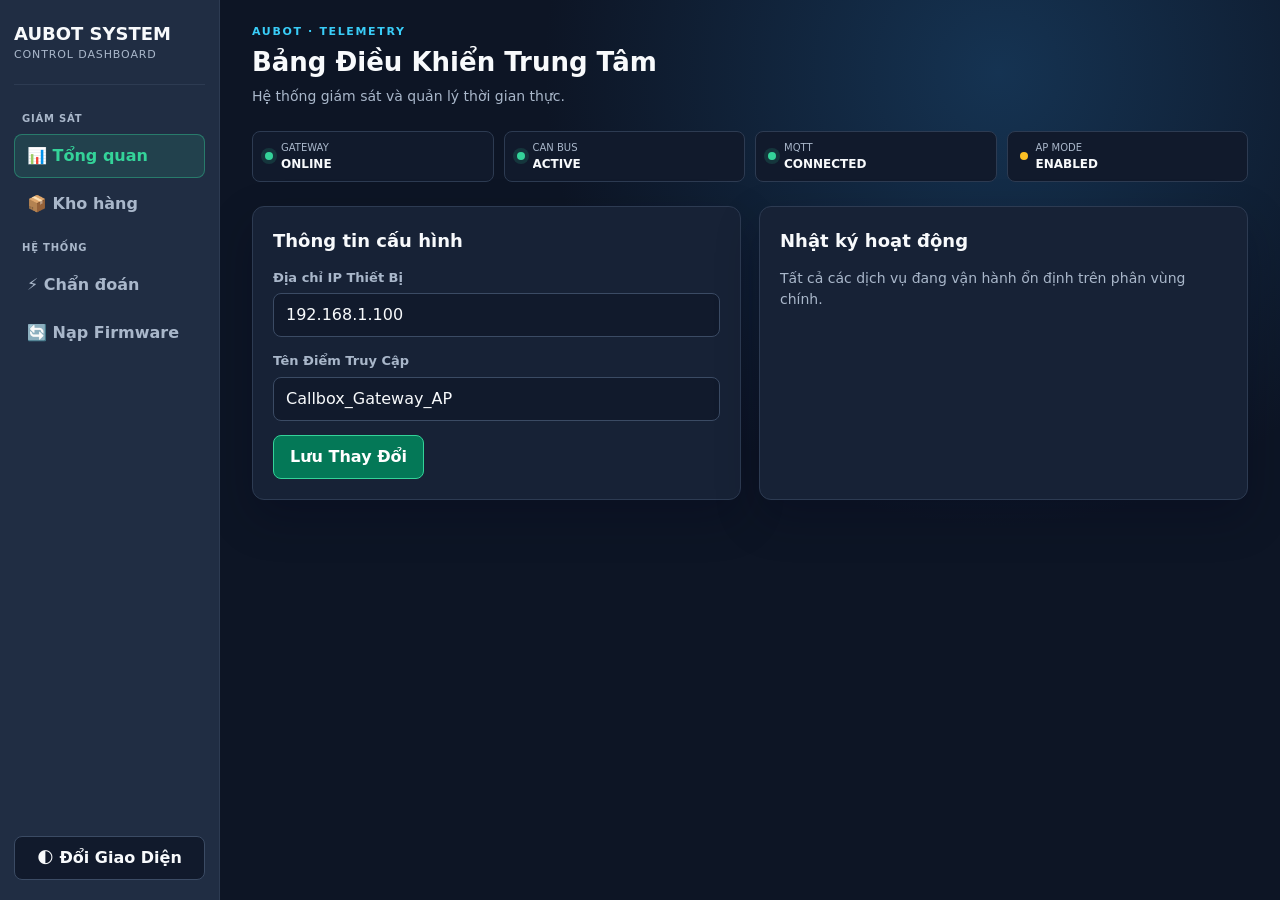
==== .agents/skills/tunglam-webui/references/boilerplate_template.html @ 3aa63bf1 "feat: initialize Tung Lam Web UI Design System and Agent Skill" ====
<!doctype html>
<html lang="vi" data-theme="dark">
<head>
  <meta charset="utf-8">
  <meta name="viewport" content="width=device-width, initial-scale=1">
  <title>Tung Lam Web UI · Template</title>
  <style>
    /* --- CSS Variables & Design Tokens --- */
    :root {
      color-scheme: dark;
      --bg0: #0d1525;
      --bg1: #153352;
      --surface: #172236;
      --surface-strong: #202d43;
      --surface-soft: #111a2c;
      --border: #3b4b64;
      --border-soft: #2d3b52;
      --text: #f8fafc;
      --muted: #a9b7ca;
      --accent: #34d399;
      --accent-strong: #047857;
      --cyan: #39cdf8;
      --warning: #fbbf24;
      --danger: #f87171;
      --violet: #8b7cf6;
      --radius: 12px;
      --radius-sm: 8px;
      --shadow: 0 18px 45px rgba(2, 6, 23, .24);
      --glow-line: rgba(52, 211, 153, .78);
      --glow-medium: rgba(52, 211, 153, .28);
      --glow-soft: rgba(52, 211, 153, .13);
      --glow-shadow: 0 0 0 1px var(--glow-line), 0 0 18px var(--glow-medium), 0 0 38px var(--glow-soft);
      --sidebar-width: 220px;
    }
    :root[data-theme="light"] {
      color-scheme: light;
      --bg0: #f4f7fb;
      --bg1: #dcebf7;
      --surface: #ffffff;
      --surface-strong: #edf2f8;
      --surface-soft: #f8fafc;
      --border: #a9b7c9;
      --border-soft: #d4dde8;
      --text: #172033;
      --muted: #50627a;
      --accent: #047857;
      --accent-strong: #065f46;
      --cyan: #0284c7;
      --warning: #a16207;
      --danger: #b91c1c;
      --shadow: 0 14px 36px rgba(15, 23, 42, .1);
      --glow-shadow: 0 0 0 1px rgba(16, 185, 129, .62), 0 0 18px rgba(16, 185, 129, .2), 0 0 38px rgba(16, 185, 129, .09);
    }

    /* --- Base Resets --- */
    * { box-sizing: border-box; margin: 0; padding: 0; }
    body {
      min-height: 100vh;
      font-family: -apple-system, BlinkMacSystemFont, "Segoe UI", Roboto, system-ui, sans-serif;
      background: radial-gradient(circle at 78% 8%, var(--bg1) 0, transparent 35%), var(--bg0);
      background-attachment: fixed;
      color: var(--text);
      line-height: 1.5;
    }
    button, input, select { font: inherit; }

    /* --- Shell Layout --- */
    .app-shell { display: flex; min-height: 100vh; }
    .sidebar {
      width: var(--sidebar-width);
      background: var(--surface-strong);
      border-right: 1px solid var(--border-soft);
      padding: 20px 14px;
      display: flex;
      flex-direction: column;
      position: fixed;
      inset: 0 auto 0 0;
      z-index: 20;
    }
    .brand-block { padding-bottom: 20px; border-bottom: 1px solid var(--border-soft); }
    .brand-block strong { display: block; font-size: 18px; color: var(--text); }
    .brand-block span { display: block; font-size: 11px; color: var(--muted); letter-spacing: .08em; text-transform: uppercase; }

    .navigation { display: flex; flex-direction: column; gap: 4px; margin-top: 16px; }
    .navigation-group-label {
      font-size: 10px;
      font-weight: 800;
      color: var(--muted);
      letter-spacing: .08em;
      text-transform: uppercase;
      padding: 10px 8px 4px;
    }
    .navigation button {
      display: flex;
      align-items: center;
      gap: 10px;
      width: 100%;
      padding: 9px 12px;
      border: 1px solid transparent;
      border-radius: var(--radius-sm);
      background: transparent;
      color: var(--muted);
      cursor: pointer;
      font-weight: 600;
      text-align: left;
      transition: all .2s ease;
    }
    .navigation button:hover { background: rgba(52, 211, 153, 0.08); color: var(--text); }
    .navigation button.active {
      background: rgba(52, 211, 153, 0.12);
      border-color: rgba(52, 211, 153, 0.4);
      color: var(--accent);
    }

    .main-content {
      margin-left: var(--sidebar-width);
      width: calc(100% - var(--sidebar-width));
      padding: 24px 32px;
      min-height: 100vh;
    }

    /* --- Hero Header & Eyebrow --- */
    .hero {
      display: flex;
      justify-content: space-between;
      align-items: center;
      gap: 20px;
      margin-bottom: 24px;
    }
    .eyebrow {
      font-size: 11px;
      font-weight: 800;
      color: var(--cyan);
      letter-spacing: .15em;
      text-transform: uppercase;
    }
    .hero h1 { font-size: 26px; font-weight: 800; margin: 2px 0 4px; }
    .muted { color: var(--muted); font-size: 14px; }

    /* --- Status Chips & System Bar --- */
    .system-bar {
      display: grid;
      grid-template-columns: repeat(auto-fit, minmax(140px, 1fr));
      gap: 10px;
      margin-bottom: 24px;
    }
    .system-item {
      display: flex;
      align-items: center;
      gap: 8px;
      padding: 8px 12px;
      border: 1px solid var(--border-soft);
      border-radius: var(--radius-sm);
      background: var(--surface-soft);
    }
    .system-item i {
      width: 8px;
      height: 8px;
      border-radius: 50%;
      background: var(--muted);
      flex-shrink: 0;
    }
    .system-item.ok i {
      background: var(--accent);
      box-shadow: 0 0 0 4px rgba(52, 211, 153, 0.15);
    }
    .system-item.warn i { background: var(--warning); }
    .system-item small { display: block; font-size: 10px; color: var(--muted); text-transform: uppercase; }
    .system-item b { display: block; font-size: 12px; font-weight: 700; white-space: nowrap; overflow: hidden; text-overflow: ellipsis; }

    /* --- Cards & Grid --- */
    .grid-2 { display: grid; grid-template-columns: repeat(2, minmax(0, 1fr)); gap: 18px; }
    .card {
      background: var(--surface);
      border: 1px solid var(--border-soft);
      border-radius: var(--radius);
      padding: 20px;
      box-shadow: var(--shadow);
    }
    .card h2 { font-size: 18px; margin-bottom: 14px; font-weight: 700; }

    /* --- Form Inputs & Buttons --- */
    .field { display: flex; flex-direction: column; gap: 6px; margin-bottom: 14px; }
    .field label { font-size: 13px; font-weight: 650; color: var(--muted); }
    .field input, .field select {
      min-height: 44px;
      padding: 8px 12px;
      border: 1px solid var(--border);
      border-radius: var(--radius-sm);
      background: var(--surface-soft);
      color: var(--text);
      transition: all .2s;
    }
    .field input:focus, .field select:focus {
      outline: none;
      border-color: var(--accent);
      box-shadow: var(--glow-shadow);
    }

    .btn {
      display: inline-flex;
      align-items: center;
      justify-content: center;
      min-height: 44px;
      padding: 8px 16px;
      border-radius: var(--radius-sm);
      border: 1px solid var(--border);
      font-weight: 700;
      cursor: pointer;
      background: transparent;
      color: var(--text);
      transition: all .2s;
    }
    .btn.primary {
      background: var(--accent-strong);
      border-color: var(--accent);
      color: #fff;
    }
    .btn.primary:hover { background: var(--accent); color: #03261d; box-shadow: var(--glow-shadow); }
    .btn.secondary { background: var(--surface-soft); }
    .btn.secondary:hover { border-color: var(--accent); color: var(--accent); }

    /* --- Responsive Collapse --- */
    @media (max-width: 800px) {
      .sidebar { display: none; }
      .main-content { margin-left: 0; width: 100%; padding: 16px; }
      .grid-2 { grid-template-columns: 1fr; }
    }
  </style>
</head>
<body>
  <div class="app-shell">
    <aside class="sidebar">
      <div class="brand-block">
        <strong>AUBOT SYSTEM</strong>
        <span>CONTROL DASHBOARD</span>
      </div>
      <nav class="navigation">
        <span class="navigation-group-label">GIÁM SÁT</span>
        <button class="active">📊 Tổng quan</button>
        <button>📦 Kho hàng</button>
        <span class="navigation-group-label">HỆ THỐNG</span>
        <button>⚡ Chẩn đoán</button>
        <button>🔄 Nạp Firmware</button>
      </nav>
      <div style="margin-top: auto; padding-top: 14px;">
        <button class="btn secondary" style="width: 100%;" onclick="toggleTheme()">🌓 Đổi Giao Diện</button>
      </div>
    </aside>

    <main class="main-content">
      <header class="hero">
        <div>
          <div class="eyebrow">AUBOT · TELEMETRY</div>
          <h1>Bảng Điều Khiển Trung Tâm</h1>
          <p class="muted">Hệ thống giám sát và quản lý thời gian thực.</p>
        </div>
      </header>

      <section class="system-bar">
        <div class="system-item ok"><i></i><span><small>Gateway</small><b>ONLINE</b></span></div>
        <div class="system-item ok"><i></i><span><small>CAN Bus</small><b>ACTIVE</b></span></div>
        <div class="system-item ok"><i></i><span><small>MQTT</small><b>CONNECTED</b></span></div>
        <div class="system-item warn"><i></i><span><small>AP Mode</small><b>ENABLED</b></span></div>
      </section>

      <section class="grid-2">
        <div class="card">
          <h2>Thông tin cấu hình</h2>
          <div class="field">
            <label>Địa chỉ IP Thiết Bị</label>
            <input type="text" value="192.168.1.100">
          </div>
          <div class="field">
            <label>Tên Điểm Truy Cập</label>
            <input type="text" value="Callbox_Gateway_AP">
          </div>
          <button class="btn primary">Lưu Thay Đổi</button>
        </div>

        <div class="card">
          <h2>Nhật ký hoạt động</h2>
          <p class="muted">Tất cả các dịch vụ đang vận hành ổn định trên phân vùng chính.</p>
        </div>
      </section>
    </main>
  </div>

  <script>
    function toggleTheme() {
      const html = document.documentElement;
      const nextTheme = html.getAttribute('data-theme') === 'light' ? 'dark' : 'light';
      html.setAttribute('data-theme', nextTheme);
    }
  </script>
</body>
</html>
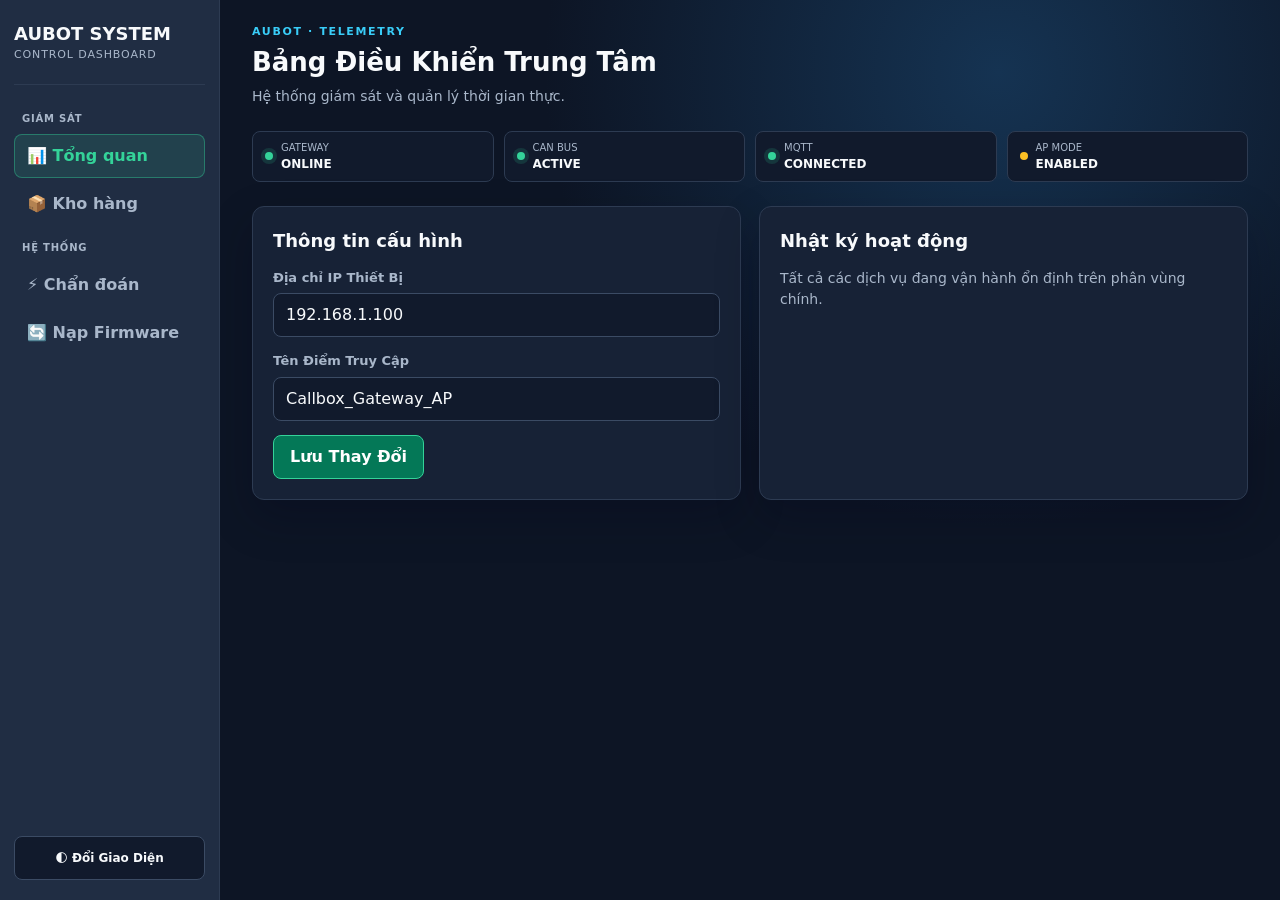
==== commit adb7ee24: "feat: add standard SVG icon library and mobile drawer interaction" ====
--- a/.agents/skills/tunglam-webui/references/boilerplate_template.html
+++ b/.agents/skills/tunglam-webui/references/boilerplate_template.html
@@ -75,11 +75,13 @@
       flex-direction: column;
       position: fixed;
       inset: 0 auto 0 0;
-      z-index: 20;
-    }
-    .brand-block { padding-bottom: 20px; border-bottom: 1px solid var(--border-soft); }
+      z-index: 50;
+      transition: transform .25s ease;
+    }
+    .brand-block { padding-bottom: 20px; border-bottom: 1px solid var(--border-soft); display: flex; justify-content: space-between; align-items: center; }
     .brand-block strong { display: block; font-size: 18px; color: var(--text); }
     .brand-block span { display: block; font-size: 11px; color: var(--muted); letter-spacing: .08em; text-transform: uppercase; }
+    .mobile-close-btn { display: none; background: transparent; border: none; color: var(--muted); font-size: 20px; cursor: pointer; }
 
     .navigation { display: flex; flex-direction: column; gap: 4px; margin-top: 16px; }
     .navigation-group-label {
@@ -119,6 +121,40 @@
       min-height: 100vh;
     }
 
+    /* Mobile Header */
+    .mobile-topbar {
+      display: none;
+      align-items: center;
+      justify-content: space-between;
+      padding: 12px 16px;
+      background: var(--surface);
+      border-bottom: 1px solid var(--border-soft);
+      position: sticky;
+      top: 0;
+      z-index: 40;
+    }
+    .mobile-menu-btn {
+      display: flex;
+      align-items: center;
+      justify-content: center;
+      width: 38px;
+      height: 38px;
+      border-radius: var(--radius-sm);
+      background: var(--surface-soft);
+      border: 1px solid var(--border-soft);
+      color: var(--text);
+      cursor: pointer;
+    }
+    .drawer-backdrop {
+      display: none;
+      position: fixed;
+      inset: 0;
+      background: rgba(2, 6, 23, 0.7);
+      backdrop-filter: blur(4px);
+      z-index: 45;
+    }
+    .drawer-backdrop.active { display: block; }
+
     /* --- Hero Header & Eyebrow --- */
     .hero {
       display: flex;
@@ -152,6 +188,13 @@
       border: 1px solid var(--border-soft);
       border-radius: var(--radius-sm);
       background: var(--surface-soft);
+      transition: all .25s ease;
+      cursor: default;
+    }
+    .system-item:hover {
+      border-color: var(--accent);
+      box-shadow: 0 6px 18px rgba(16, 185, 129, 0.15);
+      transform: translateY(-2px);
     }
     .system-item i {
       width: 8px;
@@ -176,6 +219,12 @@
       border-radius: var(--radius);
       padding: 20px;
       box-shadow: var(--shadow);
+      transition: all .25s ease;
+    }
+    .card:hover {
+      transform: translateY(-3px);
+      border-color: var(--accent);
+      box-shadow: 0 8px 25px rgba(16, 185, 129, 0.18);
     }
     .card h2 { font-size: 18px; margin-bottom: 14px; font-weight: 700; }
 
@@ -216,24 +265,37 @@
       border-color: var(--accent);
       color: #fff;
     }
-    .btn.primary:hover { background: var(--accent); color: #03261d; box-shadow: var(--glow-shadow); }
+    .btn.primary:hover { background: var(--accent); color: #03261d; box-shadow: var(--glow-shadow); transform: translateY(-2px); }
     .btn.secondary { background: var(--surface-soft); }
-    .btn.secondary:hover { border-color: var(--accent); color: var(--accent); }
+    .btn.secondary:hover { border-color: var(--accent); color: var(--accent); transform: translateY(-2px); }
 
     /* --- Responsive Collapse --- */
-    @media (max-width: 800px) {
-      .sidebar { display: none; }
+    @media (max-width: 900px) {
+      .sidebar { transform: translateX(-100%); box-shadow: var(--shadow); }
+      .sidebar.drawer-open { transform: translateX(0); }
+      .mobile-close-btn { display: block; }
+      .mobile-topbar { display: flex; }
       .main-content { margin-left: 0; width: 100%; padding: 16px; }
       .grid-2 { grid-template-columns: 1fr; }
     }
   </style>
 </head>
 <body>
+  <div class="drawer-backdrop" onclick="closeDrawer()"></div>
+
+  <div class="mobile-topbar">
+    <div style="font-weight: 800;">AUBOT SYSTEM</div>
+    <button class="mobile-menu-btn" onclick="openDrawer()">☰</button>
+  </div>
+
   <div class="app-shell">
     <aside class="sidebar">
       <div class="brand-block">
-        <strong>AUBOT SYSTEM</strong>
-        <span>CONTROL DASHBOARD</span>
+        <div>
+          <strong>AUBOT SYSTEM</strong>
+          <span>CONTROL DASHBOARD</span>
+        </div>
+        <button class="mobile-close-btn" onclick="closeDrawer()">✕</button>
       </div>
       <nav class="navigation">
         <span class="navigation-group-label">GIÁM SÁT</span>
@@ -244,7 +306,7 @@
         <button>🔄 Nạp Firmware</button>
       </nav>
       <div style="margin-top: auto; padding-top: 14px;">
-        <button class="btn secondary" style="width: 100%;" onclick="toggleTheme()">🌓 Đổi Giao Diện</button>
+        <button class="btn secondary" style="width: 100%; font-size: 12px;" onclick="toggleTheme()">🌓 Đổi Giao Diện</button>
       </div>
     </aside>
 
@@ -292,6 +354,14 @@
       const nextTheme = html.getAttribute('data-theme') === 'light' ? 'dark' : 'light';
       html.setAttribute('data-theme', nextTheme);
     }
+    function openDrawer() {
+      document.querySelector('.sidebar').classList.add('drawer-open');
+      document.querySelector('.drawer-backdrop').classList.add('active');
+    }
+    function closeDrawer() {
+      document.querySelector('.sidebar').classList.remove('drawer-open');
+      document.querySelector('.drawer-backdrop').classList.remove('active');
+    }
   </script>
 </body>
 </html>
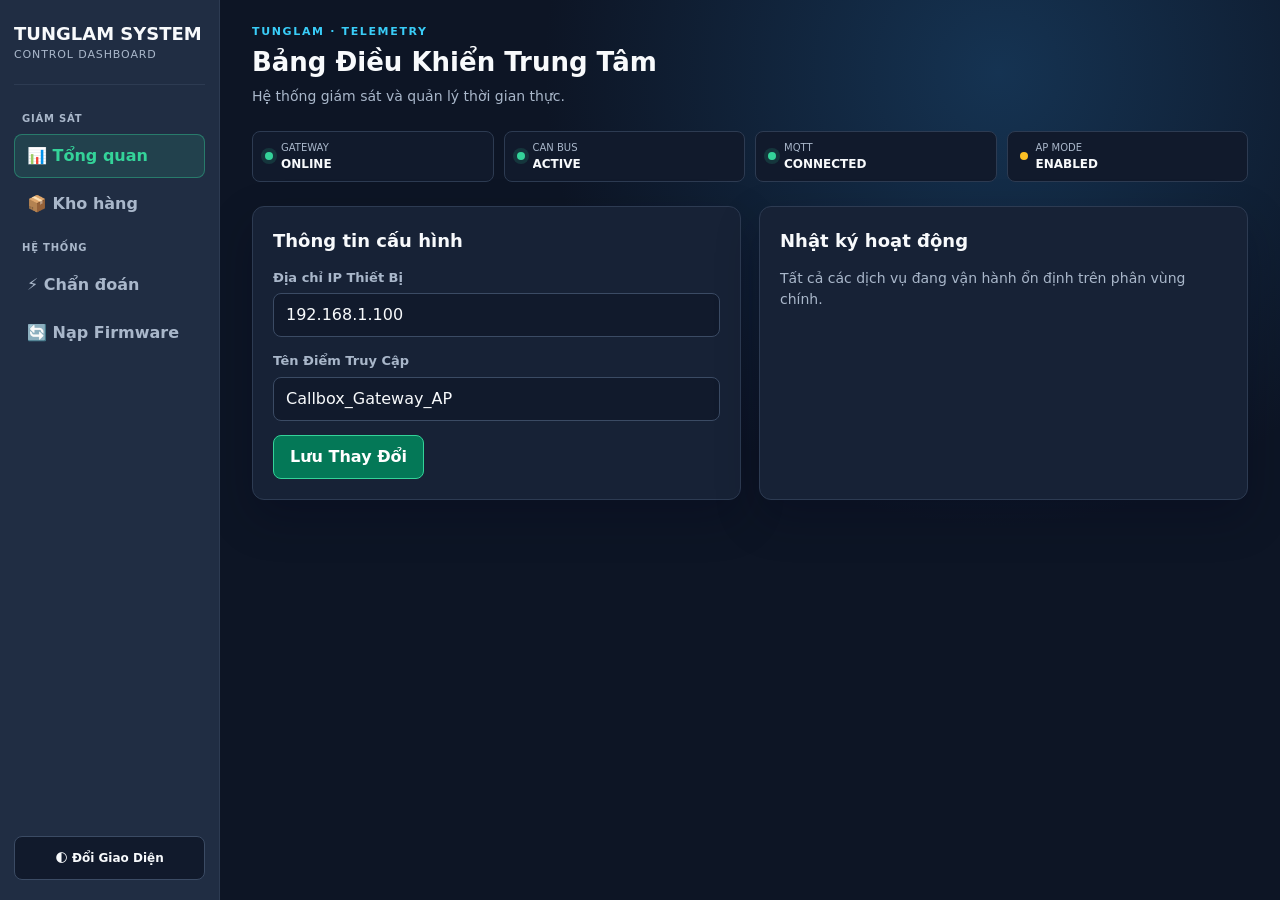
==== commit 467e5dc1: "chore: remove all company branding and standardize to personal Tung Lam branding" ====
--- a/.agents/skills/tunglam-webui/references/boilerplate_template.html
+++ b/.agents/skills/tunglam-webui/references/boilerplate_template.html
@@ -284,7 +284,7 @@
   <div class="drawer-backdrop" onclick="closeDrawer()"></div>
 
   <div class="mobile-topbar">
-    <div style="font-weight: 800;">AUBOT SYSTEM</div>
+    <div style="font-weight: 800;">TUNGLAM SYSTEM</div>
     <button class="mobile-menu-btn" onclick="openDrawer()">☰</button>
   </div>
 
@@ -292,7 +292,7 @@
     <aside class="sidebar">
       <div class="brand-block">
         <div>
-          <strong>AUBOT SYSTEM</strong>
+          <strong>TUNGLAM SYSTEM</strong>
           <span>CONTROL DASHBOARD</span>
         </div>
         <button class="mobile-close-btn" onclick="closeDrawer()">✕</button>
@@ -313,7 +313,7 @@
     <main class="main-content">
       <header class="hero">
         <div>
-          <div class="eyebrow">AUBOT · TELEMETRY</div>
+          <div class="eyebrow">TUNGLAM · TELEMETRY</div>
           <h1>Bảng Điều Khiển Trung Tâm</h1>
           <p class="muted">Hệ thống giám sát và quản lý thời gian thực.</p>
         </div>
